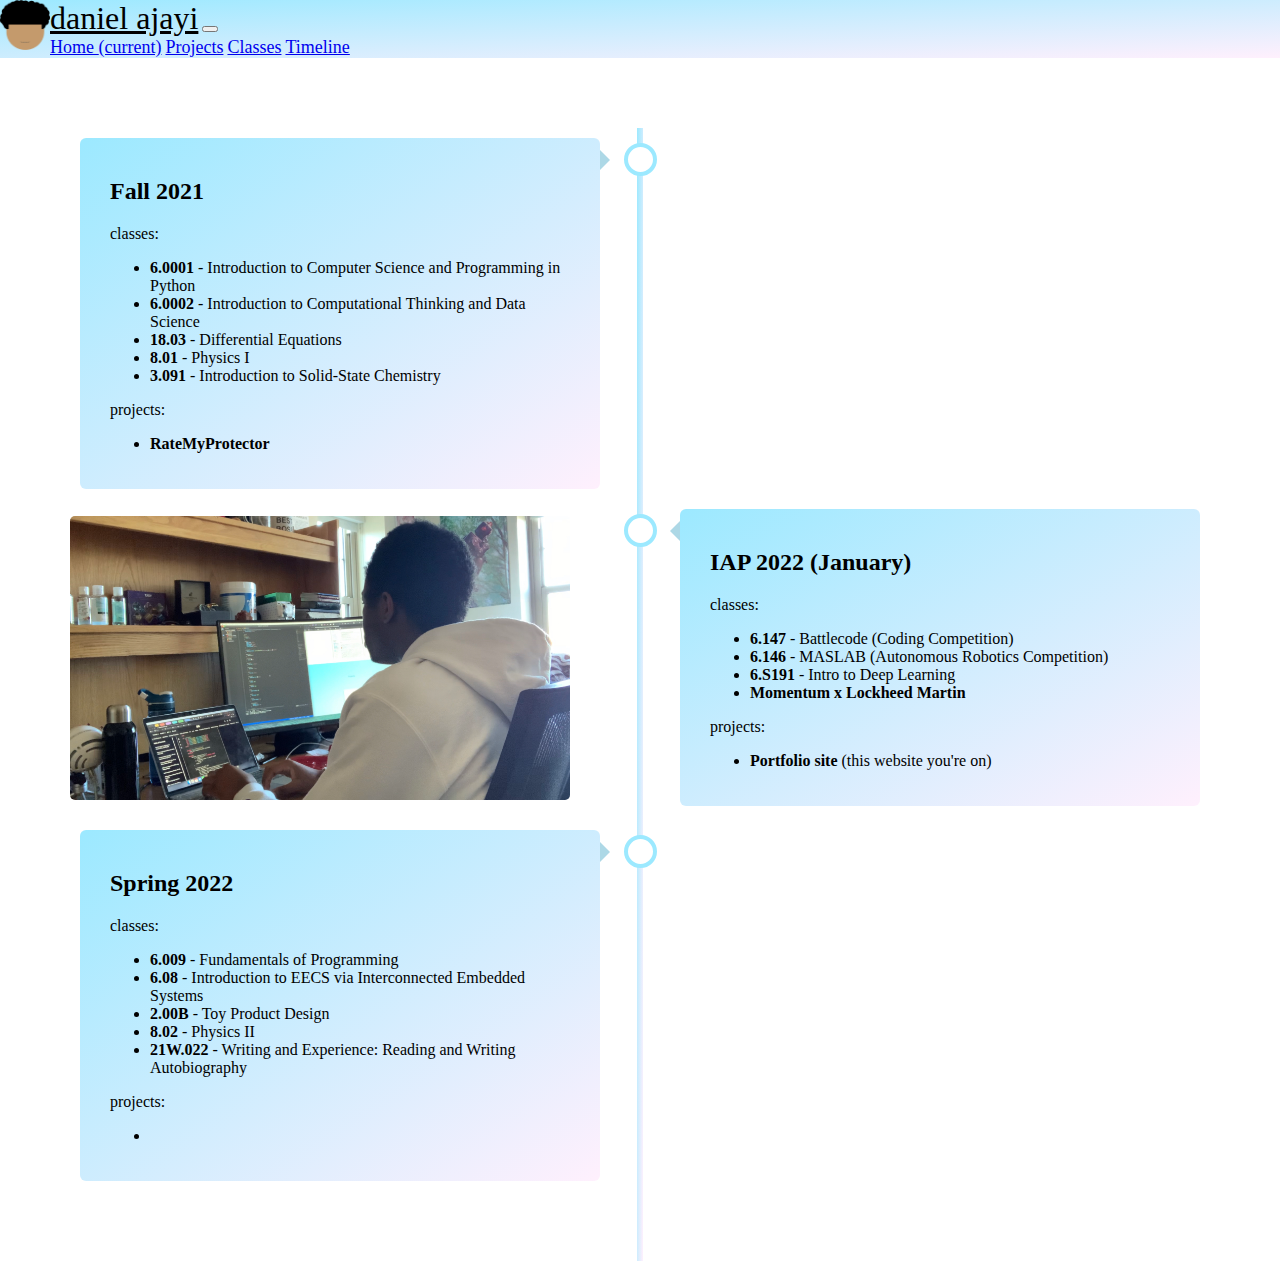
==== timeline.html @ c8a204ed "Add files via upload" ====
<head>

    <title>dajayi</title>

    <!-- this link is for bootstrap styles -->
    <link rel="stylesheet" href="https://stackpath.bootstrapcdn.com/bootstrap/4.1.3/css/bootstrap.min.css" integrity="sha384-MCw98/SFnGE8fJT3GXwEOngsV7Zt27NXFoaoApmYm81iuXoPkFOJwJ8ERdknLPMO" crossorigin="anonymous">
    
    <!-- import css -->
    <link rel="stylesheet" href="style.css">

    <link rel="stylesheet" href="timeline.css">

    <!-- favicon -->
    <link rel="shortcut icon" href="icons/dan.png">

    <!-- code required for boostrap javascript to work -->
    <script src="https://code.jquery.com/jquery-3.3.1.slim.min.js" integrity="sha384-q8i/X+965DzO0rT7abK41JStQIAqVgRVzpbzo5smXKp4YfRvH+8abtTE1Pi6jizo" crossorigin="anonymous"></script>
    <script src="https://cdnjs.cloudflare.com/ajax/libs/popper.js/1.14.3/umd/popper.min.js" integrity="sha384-ZMP7rVo3mIykV+2+9J3UJ46jBk0WLaUAdn689aCwoqbBJiSnjAK/l8WvCWPIPm49" crossorigin="anonymous"></script>
    <script src="https://stackpath.bootstrapcdn.com/bootstrap/4.1.3/js/bootstrap.min.js" integrity="sha384-ChfqqxuZUCnJSK3+MXmPNIyE6ZbWh2IMqE241rYiqJxyMiZ6OW/JmZQ5stwEULTy" crossorigin="anonymous"></script>


</head>

<body>

    <!-- navbar -->
    <nav class="navbar navbar-expand-lg py-3 navbar-light gradient">

        <a class="navbar-brand" href="index.html">
            <img class="adjacent" src="icons/dan.png" width="50" height="50" alt="">
            <a class="nav-item nav-link black-text massive thin" href="index.html">daniel ajayi</a>
        </a>
        
        <button class="navbar-toggler" type="button" data-toggle="collapse" data-target="#navbarNavAltMarkup" aria-controls="navbarNavAltMarkup" aria-expanded="false" aria-label="Toggle navigation">
            <span class="navbar-toggler-icon"></span>
        </button>

        <div class="collapse navbar-collapse right justify-content-end" id="navbarNavAltMarkup">
            <div class="navbar-nav">
                <a class="nav-item nav-link big" href="index.html">Home <span class="sr-only">(current)</span></a>
                <a class="nav-item nav-link big" href="index.html#projects">Projects</a>
                <a class="nav-item nav-link big" href="#">Classes</a>
                <a class="nav-item nav-link active big" href="timeline.html">Timeline</a>
            </div>
        </div>
    </nav>

    <!-- spacing -->
    <div class="spacing"></div>
    <div style="padding: 10px;"></div>
    
    <!-- timeline -->
    <div class="timeline">

        <!-- fall 2021 -->
        <div class="container2 left2">
          <div class="content2">
            <h2>Fall 2021</h2>
            <p>classes:</p>
            <ul>
                <li><b>6.0001</b> - Introduction to Computer Science and Programming in Python</li>
                <li><b>6.0002</b> - Introduction to Computational Thinking and Data Science</li>
                <li><b>18.03</b> - Differential Equations</li>
                <li><b>8.01</b> - Physics I</li>
                <li><b>3.091</b> - Introduction to Solid-State Chemistry</li>
            </ul>
              
            <p>projects:</p>
            <ul>
                <li><b>RateMyProtector</b></li>
            </ul>

          </div>
        </div>

        <!-- IAP 2022 -->
        <div class="container2 right2">
          <div class="content2">
            <h2>IAP 2022 (January)</h2>
            <p>classes:</p>
            <ul>
                <li><b>6.147</b> - Battlecode (Coding Competition)</li>
                <li><b>6.146</b> - MASLAB (Autonomous Robotics Competition)</li>
                <li><b>6.S191</b> - Intro to Deep Learning</li>
                <li><b>Momentum x Lockheed Martin</b></li>
            </ul>
             
            <p>projects:</p>
            <ul>
              <li><b>Portfolio site</b> (this website you're on)</li>
            </ul>
            
          </div>
        </div>

        <div class="content3">
          <img src="designing portfolio site.png" width="500" style="border-radius: 5px">
        </div>


        <div class="container2 left2">
            <div class="content2">
              <h2>Spring 2022</h2>
              <p>classes:</p>
              <ul>
                  <li><b>6.009</b> - Fundamentals of Programming</li>
                  <li><b>6.08</b> - Introduction to EECS via Interconnected Embedded Systems</li>
                  <li><b>2.00B</b> - Toy Product Design </li>
                  <li><b>8.02</b> - Physics II</li>
                  <li><b>21W.022</b> - Writing and Experience: Reading and Writing Autobiography </li>
                  
              </ul>
              
              <p>projects:</p>
              <ul>
                  <li></li>
              </ul>
  
            </div>
          </div>

        <!-- example -->
        <!-- <div class="container2 left2">
            <div class="content2">
              <h2>Fall 2021</h2>
              <p>classes:</p>
              <ul>
                  <li></li>
              </ul>
              
              <p>projects:</p>
              <ul>
                  <li></li>
              </ul>
  
            </div>
          </div> -->


    <!-- spacing -->
    <div class="spacing"></div>
    <div style="padding: 10px;"></div>
    </div>


</body>
---- style.css ----
html {
    scroll-behavior: smooth;
}

body {
    margin: 0;
    padding: 0;
}

.adjacent {
    float:left;
}

.center {
    align-items: center;
    align-content: center;
    text-align: center;
    /* justify-content: center; */
}

.gradient {
    background-image: linear-gradient(to bottom right, #9ce9ff, #fff0fd);
}

.light-blue {
    background-color: #d9feff;
}

.dark-blue {
    background-color: #1d587a;
}


/* .navbar {
    height: 100px;
} */

.black-text {
    color: black
}

.white-text {
    color: white
}

.massive {
    font-size: xx-large;
}

.massive2 {
    font-size: 60;
    font-weight: lighter;
}

.extra-big {
    font-size: x-large;
}

.big {
    font-size: large;
}

.white-bg {
    background-color: white;
}

.spacing {
    margin: 50px;
}

.spacing2 {
    padding: 50px;
}

.thin {
    font-weight: 300;
}

.right {
    justify-content: end;
}

.left-text {
    text-align: left;
}

.p-horizontal {
    display:flex; 
    flex-direction: row;
}

.align-bottom {
    /* position: absolute;
    bottom: 0; */
    margin-top: auto;
}

/* #contacts-and-resume {
    height: 500;
} */

#contacts {
    height: 400px;
    width: 600px;
    min-width: 400px;
}

.resume {
    overflow: hidden;
    width: 600px;
    min-width: 400px;
}

/* shrink resume and contacts as screen shrinks */
@media only screen and (max-width: 1300px) {
    .resume, #contacts {
        width: 500px;
    }
}

/* shrink resume and contacts as screen shrinks */
@media only screen and (max-width: 1050px) {
    .resume, #contacts {
        width:80%;
    }
    #contacts {
        margin-bottom: 40px;
    }
}


#pfp {
    border-radius: 100%
}

/* position bio under pfp when screen shrinks */
@media only screen and (max-width: 800px) {
    #bio {
        display: block;
        /* justify-content: center;
        align-items: center;  */
    }

    #pfp {
        border-radius: 100%;
        width: 350px;
        height: 350px;
        margin: auto;
        margin-bottom: 30px;
        display: block;
    }
}

.drop-shadow {
    box-shadow: 0 8px 16px 0 rgba(0,0,0,0.2), 0 6px 20px 0 rgba(0,0,0,0.19);
}

#filter-container2 {
    margin: 100px;
    margin-bottom: 20px;
    flex-wrap: wrap;
    
    /* width: 70%; */
    /* margin-left: 100px;
    margin-right: 100px; */
}



@media only screen and (max-width: 1000px) {
    #filter-container2 {
        margin: 20px;
        flex-wrap: wrap;
    }
}

.filter2 {
    border-radius: 4px;
    margin: 5px;
    background-color: white;
    padding: 10px;
    padding-top: 20px;
    display:inline-block;
    line-height: 0px;
    border: none;
    outline: none;
    text-decoration: none;
    cursor: pointer;
}


.filter2:hover {
    background-color: #43d6ff;
    color: white;
}

/* Add a dark background to the active button */
.filter2.active2 {
    background-color: #43d6ff;
    color: white;
    border: none;
    outline: none;
}

.project {
    padding: 20px;
    box-shadow: 0 8px 16px 0 rgba(0,0,0,0.2), 0 6px 20px 0 rgba(0,0,0,0.19);
    max-width: 590px;
    min-width: 570px;
    height: 350px;
    display:inline-block;
    border-radius: 15px;
    vertical-align: top;
    margin: 10;
    flex: 1;
    align-self: baseline;
    /* Hidden by default, js makes it visible, filter butttons */
    display: none;

    /* this is for positioning the icons */
    position: relative;
}


/* The "show" class is added to the filtered elements */
.show {
    display:inline-block;
    /* display: inherit; */
    /* display: flex;
    flex-wrap: wrap; */
  }
/* float: left; */

#projects-holder {
    display: flex;
    flex-wrap: wrap;
    justify-content: center;
    align-items: center; 
}

@media only screen and (max-width: 1300px) {
    #projects-holder {
        justify-content: center;
        align-items: center;
    }
}


@media only screen and (max-width: 600px) {
    .project{
        -webkit-transform:scale(0.8);
        -moz-transform:scale(0.8);
        -ms-transform:scale(0.8);
        transform:scale(0.8);
        margin: 0;
        /* flex-shrink: 0.5; */
    }

    #projects-holder {
        display: auto
    }
}

.double {
    height: 700px;
}

.bottom {
    position: absolute;
    bottom: 25px;
}

.leading {
    line-height: 1.8;
}

.big-leading {
    line-height: 4;
}

.image-container {
    position: relative;
    width: 190;
}

.slide {
    display: none;
}

.underline {
    text-decoration: underline;
}

.faded-text {
    color: rgb(192, 192, 192)
}

.prev,
.next {
    cursor: pointer;
    position: absolute;
    top: 40%;
    width: auto;
    padding: 16px;
    margin-top: -0px;
    color: white;
    font-weight: bold;
    font-size: 20px;
    border-radius: 0 3px 3px 0;
    user-select: none;
    -webkit-user-select: none;
}

/* Position the "next button" to the right */
.next {
    right: -20;
    border-radius: 3px 0 0 3px;
}
.prev {
    left: -20;
}
.red {
    background-color: red;
}

.blue {
    background-color: blue;
}

.blocks {
    display:inline-block;
}

.block {
    display:inline-block;
}

.block-margin {
    margin: 10px;
}

.left {
    float: left;
}

iframe {
    border-style: none;
}

.evenly-space {
    display: flex;
    justify-content: space-between;
}

.vertical-middle {
    /* display: flex; */
    justify-content: center;
    align-items: center; 
}

.table {
    display: table;
    /* height: 100%; */
}

.element {
    display: table-cell;
    text-align: center;
    vertical-align: middle;
}

.carousel-control-prev-icon, 
.carousel-control-next-icon,
.carousel-indicators {
    filter: invert(100%);
}

/* @media (max-width: 100px) {
    .contacts .banner_block{
       max-width:50% !important;
  }
} */

.glow :hover {
    /* box-shadow: 0 5px 15px rgba(62, 168, 255, 0.8); */
    /* outline-style: solid; */
    /* filter: drop-shadow(0px 0px 10px rgba(79, 190, 255, 0.8)); */
    box-shadow: 0 8px 16px 0 rgba(79, 190, 255, 0.8), 0 6px 20px 0 rgba(79,190,255,0.7);
}

/* style="justify-content: space-between;" */
---- timeline.css ----
* {
    box-sizing: border-box;
  }
  
  /* Set a background color */
  body {
    /* background-color: #474e5d; */
  }
  
  /* The actual timeline (the vertical ruler) */
  .timeline {
    position: relative;
    max-width: 1200px;
    margin: 0 auto;
    /* background-image: linear-gradient(to bottom right, #9ce9ff, #fff0fd); */
  }
  
  /* The actual timeline (the vertical ruler) */
  .timeline::after {
    content: '';
    position: absolute;
    width: 6px;
    background-image: linear-gradient(to bottom right, #9ce9ff, #fff0fd);
    /* background-color: white; */
    top: 0;
    bottom: 0;
    left: 50%;
    margin-left: -3px;
  }
  
  /* Container around content */
  .container2 {
    padding: 10px 40px;
    position: relative;
    /* background-color: white; */
    width: 50%;
    
  }
  
  /* The circles on the timeline */
  .container2::after {
    content: '';
    position: absolute;
    width: 25px;
    height: 25px;
    right: -17px;
    background-color: white;
    border: 4px solid #9ce9ff;
    top: 15px;
    border-radius: 50%;
    z-index: 1;
  }
  
  /* Place the container to the left */
  .left2 {
    left: 0;
  }
  
  /* Place the container to the right */
  .right2 {
    left: 50%;
  }
  
  /* Add arrows to the left container (pointing right) */
  .left2::before {
    content: " ";
    height: 0;
    position: absolute;
    top: 22px;
    width: 0;
    z-index: 1;
    right: 30px;
    border: medium solid lightblue;
    border-width: 10px 0 10px 10px;
    border-color: transparent transparent transparent lightblue;
  }
  
  /* Add arrows to the right container (pointing left) */
  .right2::before {
    content: " ";
    height: 0;
    position: absolute;
    top: 22px;
    width: 0;
    z-index: 1;
    left: 30px;
    border: medium solid lightblue;
    border-width: 10px 10px 10px 0;
    border-color: transparent lightblue transparent transparent;
  }
  
  /* Fix the circle for containers on the right side */
  .right2::after {
    left: -16px;
  }
  
  /* The actual content */
  .content2 {
    padding: 20px 30px;
    /* background-color: white; */
    background-image: linear-gradient(to bottom right, #9ce9ff, #fff0fd);
    
    position: relative;
    border-radius: 6px;
  }
  
  /* The actual content */
  .content3 {
    padding: 20px 30px;
    /* background-color: white; */
    /* background-image: linear-gradient(to bottom right, #9ce9ff, #fff0fd); */
    position: relative;
    border-radius: 6px;
    margin-top: -320px;
    margin-right: -1000px;
  }
  
  /* Media queries - Responsive timeline on screens less than 600px wide */
  @media screen and (max-width: 700px) {
  /* Place the timelime to the left */
    .timeline::after {
      left: 31px;
    }
  
  /* Full-width containers */
    .container2 {
      width: 100%;
      padding-left: 70px;
      background-color: white;
      padding-right: 25px;
    }
  
  /* Make sure that all arrows are pointing leftwards */
    .container2::before {
      left: 60px;
      border: medium solid white;
      border-width: 10px 10px 10px 0;
      border-color: transparent white transparent transparent;
    }
  
  /* Make sure all circles are at the same spot */
    .left2::after, .right2::after {
      left: 15px;
    }
  
  /* Make all right containers behave like the left ones */
    .right2 {
      left: 0%;
    }
  }
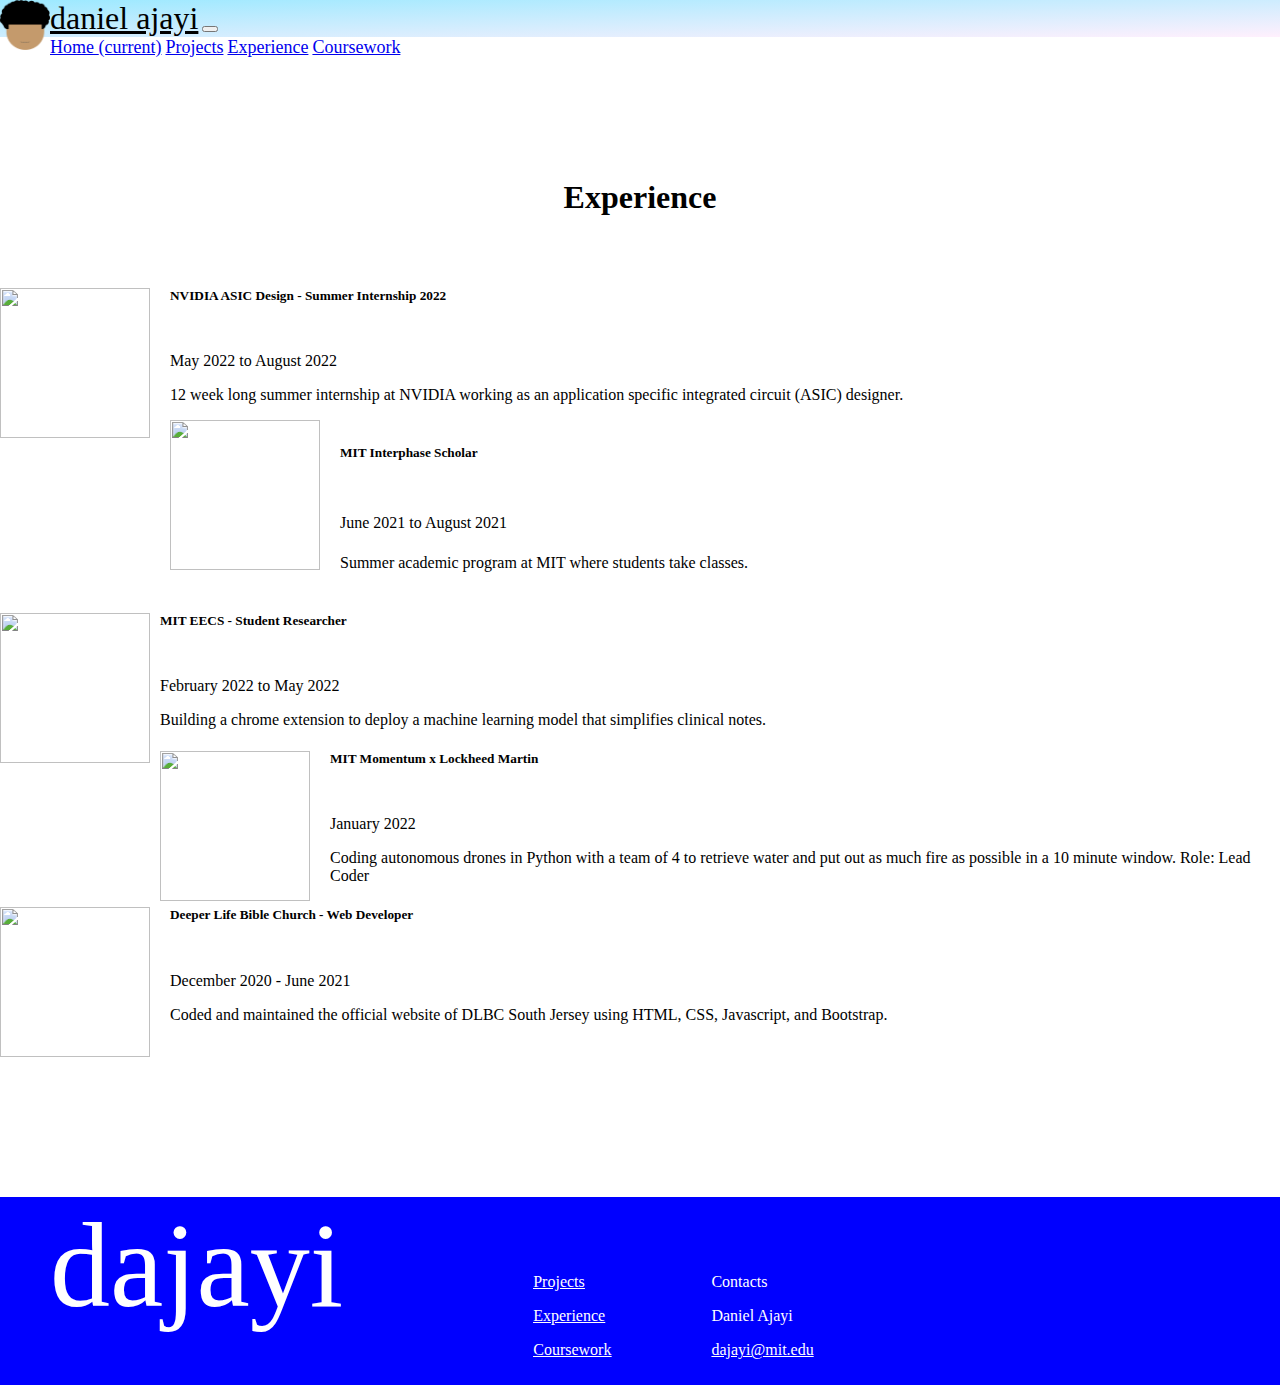
==== commit b7baeabe: "Update timeline.html" ====
--- a/timeline.html
+++ b/timeline.html
@@ -1,22 +1,9 @@
 <head>
 
-    <title>dajayi</title>
+    <link rel="stylesheet" href="style.css">    
 
     <!-- this link is for bootstrap styles -->
     <link rel="stylesheet" href="https://stackpath.bootstrapcdn.com/bootstrap/4.1.3/css/bootstrap.min.css" integrity="sha384-MCw98/SFnGE8fJT3GXwEOngsV7Zt27NXFoaoApmYm81iuXoPkFOJwJ8ERdknLPMO" crossorigin="anonymous">
-    
-    <!-- import css -->
-    <link rel="stylesheet" href="style.css">
-
-    <link rel="stylesheet" href="timeline.css">
-
-    <!-- favicon -->
-    <link rel="shortcut icon" href="icons/dan.png">
-
-    <!-- code required for boostrap javascript to work -->
-    <script src="https://code.jquery.com/jquery-3.3.1.slim.min.js" integrity="sha384-q8i/X+965DzO0rT7abK41JStQIAqVgRVzpbzo5smXKp4YfRvH+8abtTE1Pi6jizo" crossorigin="anonymous"></script>
-    <script src="https://cdnjs.cloudflare.com/ajax/libs/popper.js/1.14.3/umd/popper.min.js" integrity="sha384-ZMP7rVo3mIykV+2+9J3UJ46jBk0WLaUAdn689aCwoqbBJiSnjAK/l8WvCWPIPm49" crossorigin="anonymous"></script>
-    <script src="https://stackpath.bootstrapcdn.com/bootstrap/4.1.3/js/bootstrap.min.js" integrity="sha384-ChfqqxuZUCnJSK3+MXmPNIyE6ZbWh2IMqE241rYiqJxyMiZ6OW/JmZQ5stwEULTy" crossorigin="anonymous"></script>
 
 
 </head>
@@ -27,6 +14,7 @@
     <nav class="navbar navbar-expand-lg py-3 navbar-light gradient">
 
         <a class="navbar-brand" href="index.html">
+            <!-- <img class="adjacent" src="pfp.jpeg" width="50" height="50" alt=""> -->
             <img class="adjacent" src="icons/dan.png" width="50" height="50" alt="">
             <a class="nav-item nav-link black-text massive thin" href="index.html">daniel ajayi</a>
         </a>
@@ -36,111 +24,128 @@
         </button>
 
         <div class="collapse navbar-collapse right justify-content-end" id="navbarNavAltMarkup">
-            <div class="navbar-nav">
+            <div class="navbar-nav left">
+                <!-- <a class="nav-item nav-link active big" href="index.html">Home <span class="sr-only">(current)</span></a> -->
                 <a class="nav-item nav-link big" href="index.html">Home <span class="sr-only">(current)</span></a>
                 <a class="nav-item nav-link big" href="index.html#projects">Projects</a>
-                <a class="nav-item nav-link big" href="#">Classes</a>
-                <a class="nav-item nav-link active big" href="timeline.html">Timeline</a>
+                <a class="nav-item nav-link big active" href="#">Experience</a>
+                <a class="nav-item nav-link big" href="timeline.html">Coursework</a>
             </div>
         </div>
     </nav>
 
     <!-- spacing -->
     <div class="spacing"></div>
-    <div style="padding: 10px;"></div>
-    
-    <!-- timeline -->
-    <div class="timeline">
+    <div style="padding: 30px;"></div>
 
-        <!-- fall 2021 -->
-        <div class="container2 left2">
-          <div class="content2">
-            <h2>Fall 2021</h2>
-            <p>classes:</p>
-            <ul>
-                <li><b>6.0001</b> - Introduction to Computer Science and Programming in Python</li>
-                <li><b>6.0002</b> - Introduction to Computational Thinking and Data Science</li>
-                <li><b>18.03</b> - Differential Equations</li>
-                <li><b>8.01</b> - Physics I</li>
-                <li><b>3.091</b> - Introduction to Solid-State Chemistry</li>
-            </ul>
-              
-            <p>projects:</p>
-            <ul>
-                <li><b>RateMyProtector</b></li>
-            </ul>
+    <p class="massive center"><b>Experience</b></p>
+    <div class="center" style="margin: 50 0 100 0;">
 
-          </div>
+        <!-- <div class="experience">
+            <div class='p-horizontal left-text'>
+                <img src="experience/liberty-mutual.jpeg" width= "150px" height="150px">
+                <div style="margin: 10px;"></div>
+                <div style="line-height: 1.5;">
+                    <h5><b>Liberty Mutual TechStart Summer Internship</b></h5>
+                    <div style="padding: 5px;"></div>
+                    <p>May 2022 to August 2022</p>
+                    <p>10 week long summer internship at Liberty Mutual.</p>
+                </div>
+            </div>
+        </div> -->
+
+        <div class="experience left-text">
+            <img class="adjacent" src="experience/nvidia.png" style= "margin-right: 20px;" width="150px" height="150px">
+            <div style="width: auto;">
+                <h5><b>NVIDIA ASIC Design - Summer Internship 2022</b></h5>
+                <div style="padding: 5px;"></div>
+                <p>May 2022 to August 2022</p>
+                <p>12 week long summer internship at NVIDIA working as an application specific integrated circuit (ASIC) designer.</p>
+            </div>
         </div>
 
-        <!-- IAP 2022 -->
-        <div class="container2 right2">
-          <div class="content2">
-            <h2>IAP 2022 (January)</h2>
-            <p>classes:</p>
-            <ul>
-                <li><b>6.147</b> - Battlecode (Coding Competition)</li>
-                <li><b>6.146</b> - MASLAB (Autonomous Robotics Competition)</li>
-                <li><b>6.S191</b> - Intro to Deep Learning</li>
-                <li><b>Momentum x Lockheed Martin</b></li>
-            </ul>
-             
-            <p>projects:</p>
-            <ul>
-              <li><b>Portfolio site</b> (this website you're on)</li>
-            </ul>
-            
-          </div>
+        <div class="experience">
+            <div class="p-horizontal left-text">
+                <img src="experience/MIT-seal.png" width= "150px" height="150px">
+                <div style="margin: 10px;"></div>
+                <div style="line-height: 1.5;">
+                    <h5><b>MIT Interphase Scholar</b></h5>
+                    <div style="padding: 5px;"></div>
+                    <p>June 2021 to August 2021</p>
+                    <p>Summer academic program at MIT where students take classes.</p>
+                </div>
+            </div>
         </div>
 
-        <div class="content3">
-          <img src="designing portfolio site.png" width="500" style="border-radius: 5px">
+        <div class="experience left-text">
+            <img class='adjacent' src="experience/EECS.png" width= "150px" height="150px" style="margin-right: 10px;" >
+            <div style="width: auto;">
+                <h5><b>MIT EECS - Student Researcher</b></h5>
+                <div style="padding: 5px;"></div>
+                <p>February 2022 to May 2022</p>
+                <p style="white-space: initial; word-wrap: break-word;">Building a chrome extension to deploy a machine learning model that simplifies clinical notes.</p>
+            </div>
         </div>
 
+        <div class="experience left-text">
+            <img class='adjacent' src="experience/lockheed-martin.jpg" style="margin-right: 20px;" width= "150px">
+            <div style="width: auto;">
+                <h5><b>MIT Momentum x Lockheed Martin</b></h5>
+                <div style="padding: 5px;"></div>
+                <p>January 2022</p>
+                <p>Coding autonomous drones in Python with a team of 4 to retrieve water and put out as much fire as possible in a 10 minute window. Role: Lead Coder</p>
+            </div>
+        </div>
 
-        <div class="container2 left2">
-            <div class="content2">
-              <h2>Spring 2022</h2>
-              <p>classes:</p>
-              <ul>
-                  <li><b>6.009</b> - Fundamentals of Programming</li>
-                  <li><b>6.08</b> - Introduction to EECS via Interconnected Embedded Systems</li>
-                  <li><b>2.00B</b> - Toy Product Design </li>
-                  <li><b>8.02</b> - Physics II</li>
-                  <li><b>21W.022</b> - Writing and Experience: Reading and Writing Autobiography </li>
-                  
-              </ul>
-              
-              <p>projects:</p>
-              <ul>
-                  <li></li>
-              </ul>
-  
+        <div class="experience left-text">
+            <img class='adjacent' src="experience/dlbc.jpeg" style="margin-right: 20px;" width= "150px">
+            <div style="width: auto;">
+                <h5><b>Deeper Life Bible Church - Web Developer</b></h5>
+                <div style="padding: 5px;"></div>
+                <p>December 2020 - June 2021</p>
+                <p>Coded and maintained the official website of DLBC South Jersey using HTML, CSS, Javascript, and Bootstrap.</p>
             </div>
-          </div>
+        </div>
 
-        <!-- example -->
-        <!-- <div class="container2 left2">
-            <div class="content2">
-              <h2>Fall 2021</h2>
-              <p>classes:</p>
-              <ul>
-                  <li></li>
-              </ul>
-              
-              <p>projects:</p>
-              <ul>
-                  <li></li>
-              </ul>
-  
+    </div>
+    
+    <div style="padding: 20px"></div>
+    
+    <!-- footer -->
+    <div class='footer blue white-text'>
+        
+        <!-- horizontal layout -->
+        <div class="p-horizontal center2" style="width: fit-content;">
+            
+            <!-- signature -->
+            <div style='font-size: 120; margin: 0 50 50 50;'>dajayi</div>
+            
+            <!-- spacing -->
+            <div style='margin: 70px;'></div>
+
+            <div class='p-horizontal' style="margin-top: 60">
+            
+                <!-- links -->
+                <div class="thicc white-text underline">
+                    <a href="index.html#projects" class="white-text"><p>Projects</p></a>
+                    <a href="experience.html" class="white-text"><p>Experience</p></a>
+                    <a href="timeline.html" class="white-text"><p>Coursework</p></a>
+                </div>
+                
+                <!-- spacing -->
+                <div class='spacing'></div>
+
+                <!-- contacts -->
+                <div>
+                    <p class='thicc'>Contacts</p>
+                    <p>Daniel Ajayi</p>
+                    <a href="timeline.html" class="white-text underline" target="_blank"><p>dajayi@mit.edu</p></a>
+                </div>
+
+                <div style="margin: 30"></div>
             </div>
-          </div> -->
+            
+        </div>
 
-
-    <!-- spacing -->
-    <div class="spacing"></div>
-    <div style="padding: 10px;"></div>
     </div>
-
-
-</body>+</body>
